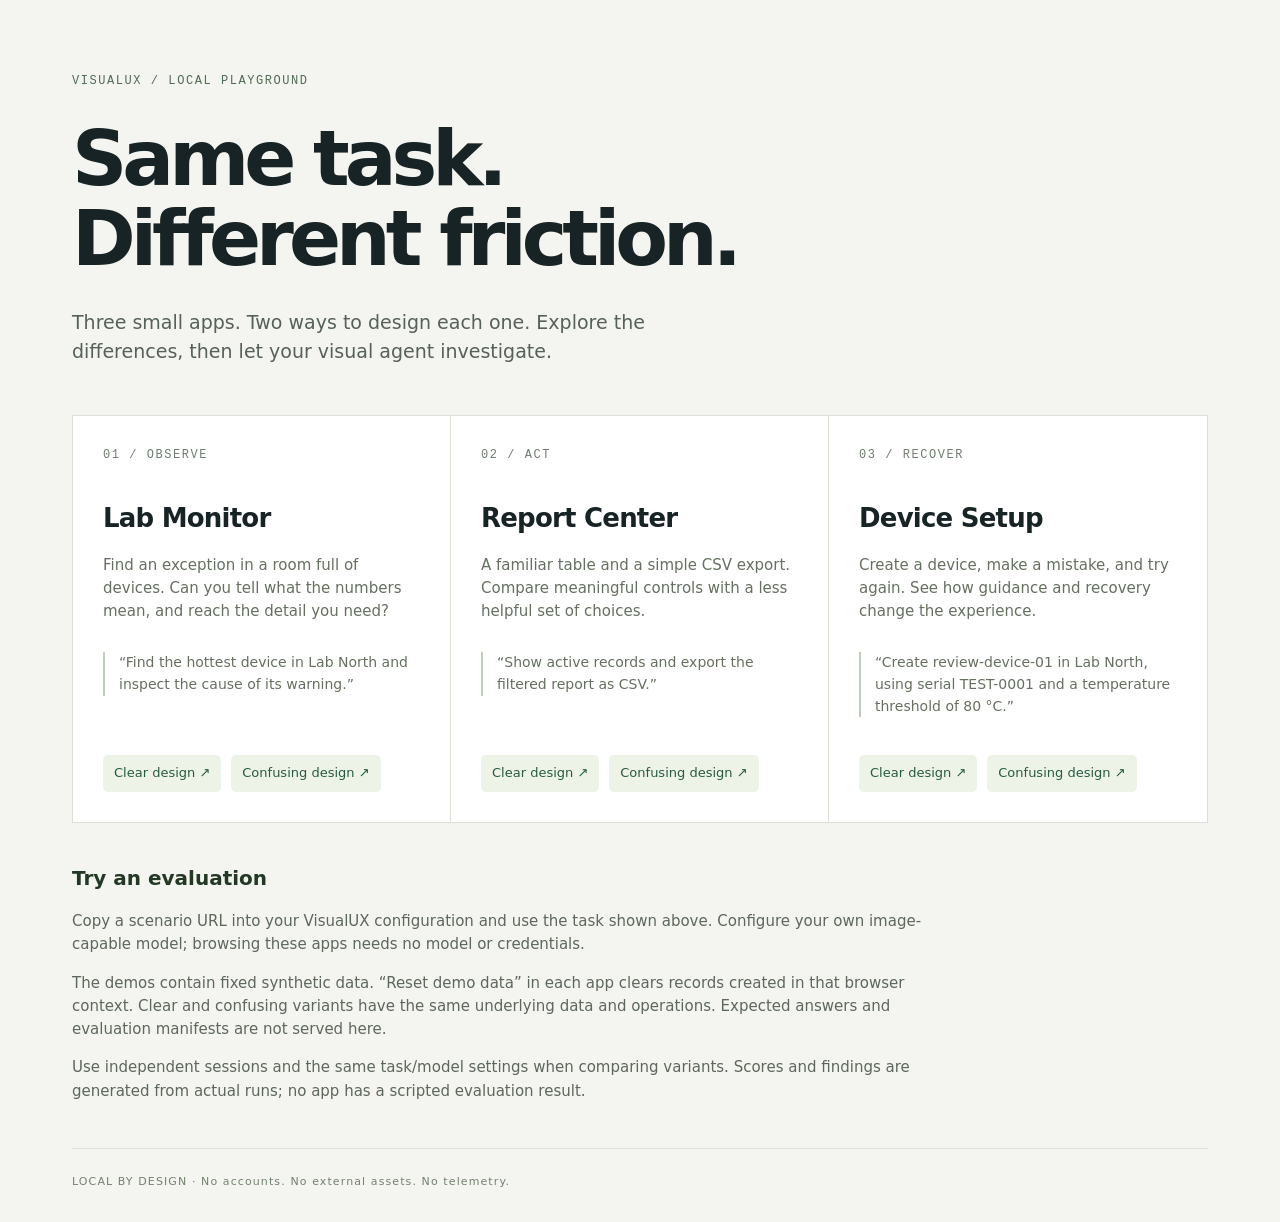
==== src/visualux/demo_apps/index.html @ 987bbf8c "Initial MVP: visual UX review agent with demos and reports" ====
<!doctype html>
<html lang="en"><meta charset="utf-8"><meta name="viewport" content="width=device-width,initial-scale=1"><title>VisualUX — The usability playground</title><link rel="stylesheet" href="style.css">
<body class="gallery"><main><div class="eyebrow">VISUALUX / LOCAL PLAYGROUND</div><h1>Same task.<br>Different friction.</h1><p class="intro">Three small apps. Two ways to design each one. Explore the differences, then let your visual agent investigate.</p><div class="demo-grid">
<article><span class="number">01 / OBSERVE</span><h2>Lab Monitor</h2><p>Find an exception in a room full of devices. Can you tell what the numbers mean, and reach the detail you need?</p><p class="task">“Find the hottest device in Lab North and inspect the cause of its warning.”</p><div class="links"><a href="lab.html?variant=clear">Clear design ↗</a><a href="lab.html?variant=confusing">Confusing design ↗</a></div></article>
<article><span class="number">02 / ACT</span><h2>Report Center</h2><p>A familiar table and a simple CSV export. Compare meaningful controls with a less helpful set of choices.</p><p class="task">“Show active records and export the filtered report as CSV.”</p><div class="links"><a href="reports.html?variant=clear">Clear design ↗</a><a href="reports.html?variant=confusing">Confusing design ↗</a></div></article>
<article><span class="number">03 / RECOVER</span><h2>Device Setup</h2><p>Create a device, make a mistake, and try again. See how guidance and recovery change the experience.</p><p class="task">“Create review-device-01 in Lab North, using serial TEST-0001 and a temperature threshold of 80 °C.”</p><div class="links"><a href="device.html?variant=clear">Clear design ↗</a><a href="device.html?variant=confusing">Confusing design ↗</a></div></article>
</div><section class="notes"><h2>Try an evaluation</h2><p>Copy a scenario URL into your VisualUX configuration and use the task shown above. Configure your own image-capable model; browsing these apps needs no model or credentials.</p><p>The demos contain fixed synthetic data. “Reset demo data” in each app clears records created in that browser context. Clear and confusing variants have the same underlying data and operations. Expected answers and evaluation manifests are not served here.</p><p>Use independent sessions and the same task/model settings when comparing variants. Scores and findings are generated from actual runs; no app has a scripted evaluation result.</p></section><footer>LOCAL BY DESIGN · No accounts. No external assets. No telemetry.</footer></main></body></html>
---- src/visualux/demo_apps/style.css ----
:root{font-family:Inter,ui-sans-serif,system-ui,-apple-system,BlinkMacSystemFont,"Segoe UI",sans-serif;color:#182325;background:#f4f5f0;font-size:15px;line-height:1.55;--accent:#285b43;--line:#dce1d7}*{box-sizing:border-box}body{margin:0}a{color:var(--accent)}button,input{font:inherit}button,a,input{outline-offset:4px}button{cursor:pointer;border:1px solid #c8d4c9;border-radius:7px;background:white;color:#233a2c;padding:10px 16px}button:hover{background:#eaf1e8}button.primary{background:var(--accent);color:white;border-color:var(--accent)}.gallery main{max-width:1200px;margin:auto;padding:72px 32px 32px}.eyebrow,.number{font-family:ui-monospace,monospace;font-size:12px;letter-spacing:.13em}.eyebrow{color:#526b56}.gallery h1{font-size:clamp(48px,6vw,78px);letter-spacing:-.065em;line-height:1.05;font-weight:600;margin:28px 0}.intro{max-width:600px;color:#566159;font-size:19px}.demo-grid{display:grid;grid-template-columns:repeat(3,1fr);border:1px solid var(--line);margin-top:48px;background:#fff}.demo-grid article{padding:30px;border-right:1px solid var(--line);display:flex;flex-direction:column}.demo-grid article:last-child{border:0}.number{color:#6e7d6d}.demo-grid h2{font-size:26px;font-weight:550;letter-spacing:-.03em;margin:34px 0 0}.demo-grid article>p{color:#657060}.task{border-left:2px solid #bdcfb9;padding-left:14px;font-size:14px}.links{display:flex;gap:10px;flex-wrap:wrap;margin-top:auto;padding-top:24px}.links a{padding:8px 11px;background:#edf3e7;border-radius:5px;text-decoration:none;font-size:13px}.notes{margin-top:40px;max-width:850px;color:#5d675c}.notes h2{color:#243826;font-size:20px}footer{border-top:1px solid var(--line);padding-top:24px;margin-top:45px;font-size:11px;letter-spacing:.1em;color:#73816f}.shell{display:grid;grid-template-columns:220px 1fr;min-height:100vh}aside{background:#17372b;color:#d8e7dc;padding:32px 22px}.brand{font-size:20px;font-weight:650;letter-spacing:-.04em;color:white;margin-bottom:50px}.brand span{color:#a3c59c}nav a{display:block;text-decoration:none;padding:12px 14px;color:#c9dbd0;border-radius:6px;margin:5px 0}nav a.active{background:#315441;color:white}.sidebar-note{font-size:11px;letter-spacing:.08em;margin:65px 10px;color:#93b39c}main.workspace{padding:35px 48px;max-width:1500px;width:100%}.topline{display:flex;justify-content:space-between;align-items:center;margin-bottom:36px;color:#70806b;font-size:12px;letter-spacing:.08em}.topline button{font-size:11px;padding:7px 10px}.page-heading{display:flex;justify-content:space-between;align-items:center;margin-bottom:28px;gap:20px}h1{font-size:34px;letter-spacing:-.045em;line-height:1.2;margin:0 0 8px;font-weight:600}.muted{color:#6b7767;margin:0}.badge{display:inline-block;background:#e8eee1;color:#44683c;border-radius:20px;padding:5px 12px;font-size:12px}.stats{display:grid;grid-template-columns:repeat(3,1fr);gap:18px;margin-bottom:28px}.stat{padding:22px;background:white;border:1px solid var(--line);border-radius:9px}.stat strong{display:block;font-size:33px;font-weight:550;letter-spacing:-.04em}.stat span{font-size:12px;color:#6f7e67}.stat.warn{background:#fff5e9}.panel{background:white;border:1px solid var(--line);border-radius:10px;overflow:hidden;margin-bottom:24px}.panel-head{padding:20px 24px;display:flex;align-items:center;justify-content:space-between;border-bottom:1px solid var(--line)}.panel-head h2{font-size:17px;margin:0;font-weight:600}.legend{font-size:12px;color:#77806e}table{width:100%;border-collapse:collapse}th{text-align:left;background:#f7f8f3;padding:13px 22px;font-size:11px;letter-spacing:.07em;text-transform:uppercase;font-weight:550;color:#72806a}td{padding:15px 22px;border-top:1px solid #edf0e8}td:first-child{font-weight:550}.status{font-size:12px;background:#edf4e8;color:#3a6f3b;border-radius:5px;padding:4px 8px;white-space:nowrap}.status.warning{color:#954918;background:#fff0df}.row-action{padding:7px 12px;font-size:12px}.toolbar{display:flex;gap:12px;align-items:center;position:relative}.toolbar button[aria-pressed=true]{background:#e3eddd;border-color:#6e9365}.menu{position:absolute;right:0;top:48px;z-index:3;background:white;padding:8px;border:1px solid #cfd8c9;box-shadow:0 12px 28px #18352220;border-radius:7px;min-width:180px}.menu button{display:block;width:100%;border:0;text-align:left}.detail{padding:24px;background:#fff6e8;border:1px solid #ead4ad;border-radius:9px}.detail h2{margin:0 0 12px;font-size:21px}.notice{padding:16px;background:#e8f3e1;border:1px solid #b3cda5;border-radius:7px;margin:16px 0}.form-layout{display:grid;grid-template-columns:minmax(320px,650px) 260px;gap:28px}.form-body{padding:28px}label{display:block;font-size:13px;font-weight:550;margin-bottom:7px}.field{margin-bottom:22px}input{display:block;width:100%;border:1px solid #bbc8b3;background:#fff;border-radius:6px;padding:11px;color:#20351f}input:focus{border-color:#467540}.hint{font-size:12px;color:#718068;margin:5px 0}.error{color:#a13628;font-size:13px;margin:8px 0}.help-card{background:#e9eee1;padding:24px;border-radius:9px;height:fit-content}.help-card h2{font-size:16px;margin:0 0 12px}.help-card p{font-size:13px;color:#66735e}.empty{padding:26px;color:#798271}.bad{font-family:Arial,sans-serif;background:#e9e9eb;color:#35353a}.bad aside{background:#45454b}.bad nav a.active{background:#62626b}.bad .workspace{padding:28px 34px}.bad .panel{border-radius:1px;border-color:#ccc}.bad .panel-head{padding:12px 16px;background:#e3e3e8}.bad th,.bad td{padding:10px 12px;letter-spacing:0}.bad th{background:#d4d4da;color:#555}.bad .muted{color:#73737e;font-size:12px}.bad .stats{gap:6px}.bad .stat{border-radius:0;background:#dcdce2;padding:12px}.bad .stat strong{font-size:21px}.bad .stat span{color:#62626b}.bad button{border-radius:1px;color:#444;background:#e3e3e8;padding:7px 10px;border-color:#aaa}.bad .tiny{display:inline-block;width:14px;height:14px;min-width:0;padding:0;font-size:8px;line-height:11px;background:#ae3535;color:white;vertical-align:middle}.bad .status{border-radius:0;background:#dadbe1;color:#555}.bad .warning{background:#dadbe1;color:#555}.bad .form-layout{display:block;max-width:620px}.bad .field{margin-bottom:11px}.bad input{border-radius:0;padding:7px}.bad .error{background:#e4d7d7;padding:10px}.bad .page-heading{margin-bottom:15px}.bad .form-body{padding:18px}[hidden]{display:none!important}@media(max-width:850px){.demo-grid{grid-template-columns:1fr}.demo-grid article{border-right:0;border-bottom:1px solid var(--line)}.shell{grid-template-columns:155px 1fr}.workspace,main.workspace{padding:25px}.form-layout{grid-template-columns:1fr}.stats{gap:8px}.stat{padding:12px}td,th{padding:10px}.gallery main{padding:40px 22px}}
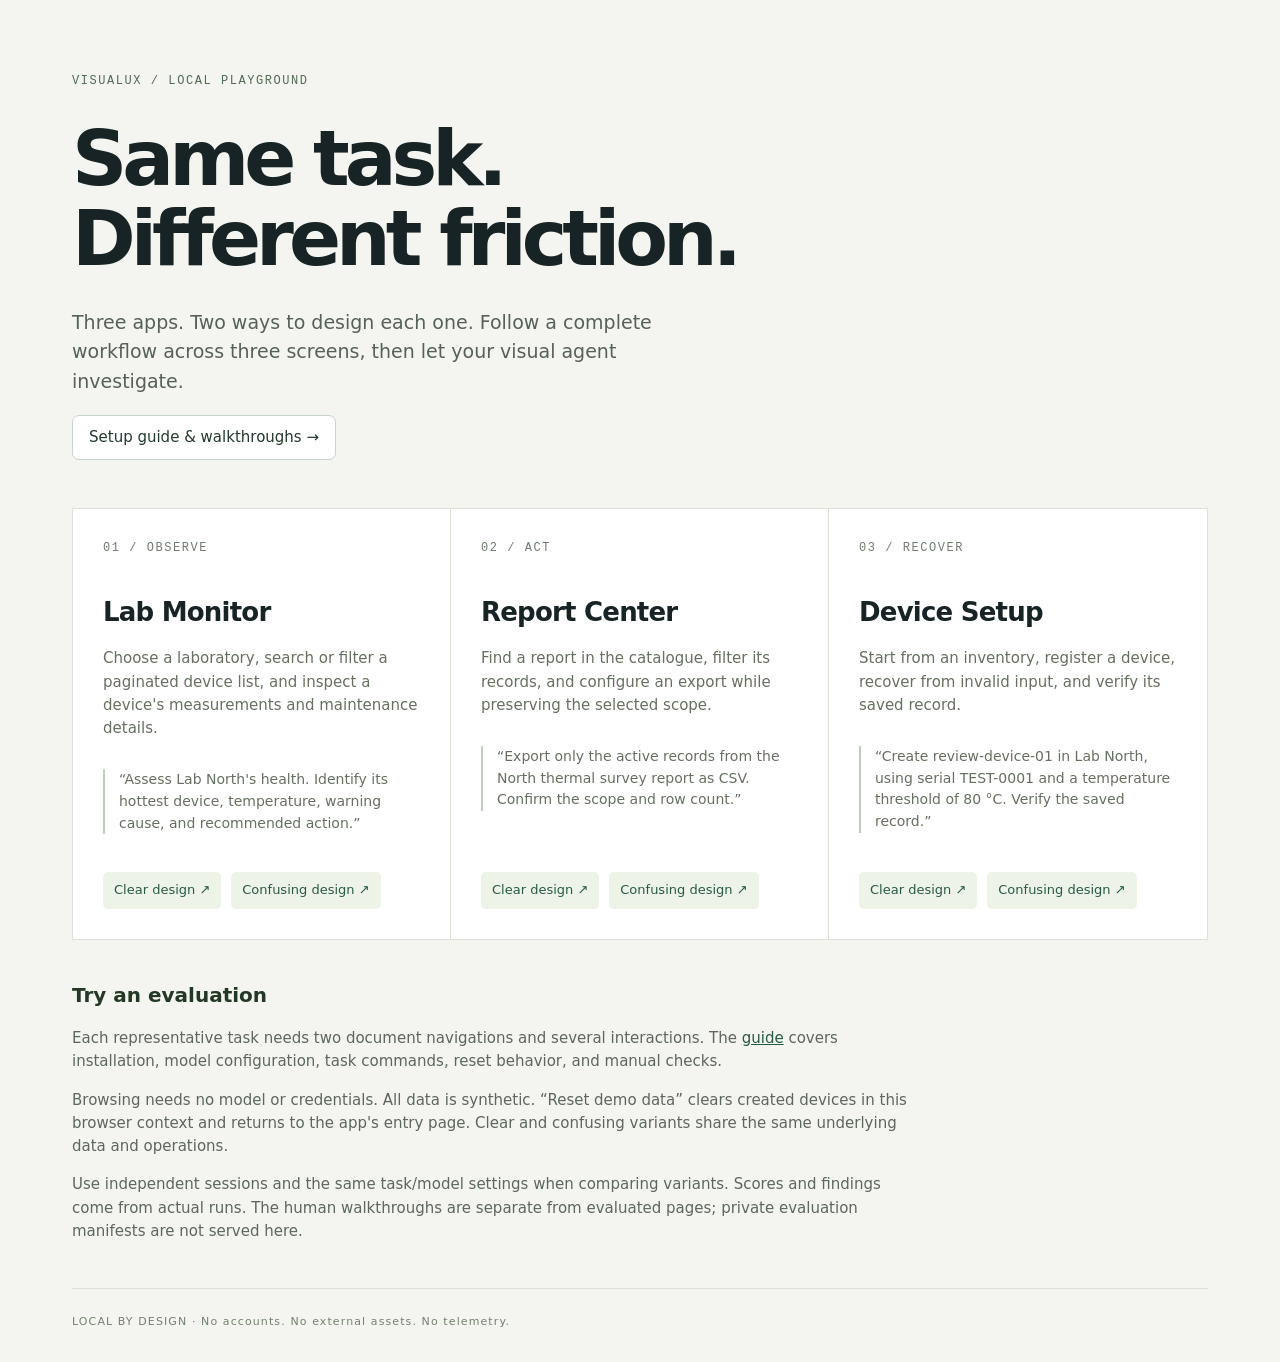
==== commit c039faac: "improved demo apps" ====
--- a/src/visualux/demo_apps/index.html
+++ b/src/visualux/demo_apps/index.html
@@ -1,7 +1,44 @@
 <!doctype html>
-<html lang="en"><meta charset="utf-8"><meta name="viewport" content="width=device-width,initial-scale=1"><title>VisualUX — The usability playground</title><link rel="stylesheet" href="style.css">
-<body class="gallery"><main><div class="eyebrow">VISUALUX / LOCAL PLAYGROUND</div><h1>Same task.<br>Different friction.</h1><p class="intro">Three small apps. Two ways to design each one. Explore the differences, then let your visual agent investigate.</p><div class="demo-grid">
-<article><span class="number">01 / OBSERVE</span><h2>Lab Monitor</h2><p>Find an exception in a room full of devices. Can you tell what the numbers mean, and reach the detail you need?</p><p class="task">“Find the hottest device in Lab North and inspect the cause of its warning.”</p><div class="links"><a href="lab.html?variant=clear">Clear design ↗</a><a href="lab.html?variant=confusing">Confusing design ↗</a></div></article>
-<article><span class="number">02 / ACT</span><h2>Report Center</h2><p>A familiar table and a simple CSV export. Compare meaningful controls with a less helpful set of choices.</p><p class="task">“Show active records and export the filtered report as CSV.”</p><div class="links"><a href="reports.html?variant=clear">Clear design ↗</a><a href="reports.html?variant=confusing">Confusing design ↗</a></div></article>
-<article><span class="number">03 / RECOVER</span><h2>Device Setup</h2><p>Create a device, make a mistake, and try again. See how guidance and recovery change the experience.</p><p class="task">“Create review-device-01 in Lab North, using serial TEST-0001 and a temperature threshold of 80 °C.”</p><div class="links"><a href="device.html?variant=clear">Clear design ↗</a><a href="device.html?variant=confusing">Confusing design ↗</a></div></article>
-</div><section class="notes"><h2>Try an evaluation</h2><p>Copy a scenario URL into your VisualUX configuration and use the task shown above. Configure your own image-capable model; browsing these apps needs no model or credentials.</p><p>The demos contain fixed synthetic data. “Reset demo data” in each app clears records created in that browser context. Clear and confusing variants have the same underlying data and operations. Expected answers and evaluation manifests are not served here.</p><p>Use independent sessions and the same task/model settings when comparing variants. Scores and findings are generated from actual runs; no app has a scripted evaluation result.</p></section><footer>LOCAL BY DESIGN · No accounts. No external assets. No telemetry.</footer></main></body></html>
+<html lang="en">
+<head>
+  <meta charset="utf-8">
+  <meta name="viewport" content="width=device-width,initial-scale=1">
+  <title>VisualUX — The usability playground</title>
+  <link rel="stylesheet" href="style.css">
+</head>
+<body class="gallery">
+<main>
+  <div class="eyebrow">VISUALUX / LOCAL PLAYGROUND</div>
+  <h1>Same task.<br>Different friction.</h1>
+  <p class="intro">Three apps. Two ways to design each one. Follow a complete workflow across three screens, then let your visual agent investigate.</p>
+  <p><a class="button" href="guide.html">Setup guide &amp; walkthroughs →</a></p>
+  <div class="demo-grid">
+    <article>
+      <span class="number">01 / OBSERVE</span><h2>Lab Monitor</h2>
+      <p>Choose a laboratory, search or filter a paginated device list, and inspect a device's measurements and maintenance details.</p>
+      <p class="task">“Assess Lab North's health. Identify its hottest device, temperature, warning cause, and recommended action.”</p>
+      <div class="links"><a href="lab.html?variant=clear">Clear design ↗</a><a href="lab.html?variant=confusing">Confusing design ↗</a></div>
+    </article>
+    <article>
+      <span class="number">02 / ACT</span><h2>Report Center</h2>
+      <p>Find a report in the catalogue, filter its records, and configure an export while preserving the selected scope.</p>
+      <p class="task">“Export only the active records from the North thermal survey report as CSV. Confirm the scope and row count.”</p>
+      <div class="links"><a href="reports.html?variant=clear">Clear design ↗</a><a href="reports.html?variant=confusing">Confusing design ↗</a></div>
+    </article>
+    <article>
+      <span class="number">03 / RECOVER</span><h2>Device Setup</h2>
+      <p>Start from an inventory, register a device, recover from invalid input, and verify its saved record.</p>
+      <p class="task">“Create review-device-01 in Lab North, using serial TEST-0001 and a temperature threshold of 80 °C. Verify the saved record.”</p>
+      <div class="links"><a href="device.html?variant=clear">Clear design ↗</a><a href="device.html?variant=confusing">Confusing design ↗</a></div>
+    </article>
+  </div>
+  <section class="notes">
+    <h2>Try an evaluation</h2>
+    <p>Each representative task needs two document navigations and several interactions. The <a href="guide.html">guide</a> covers installation, model configuration, task commands, reset behavior, and manual checks.</p>
+    <p>Browsing needs no model or credentials. All data is synthetic. “Reset demo data” clears created devices in this browser context and returns to the app's entry page. Clear and confusing variants share the same underlying data and operations.</p>
+    <p>Use independent sessions and the same task/model settings when comparing variants. Scores and findings come from actual runs. The human walkthroughs are separate from evaluated pages; private evaluation manifests are not served here.</p>
+  </section>
+  <footer>LOCAL BY DESIGN · No accounts. No external assets. No telemetry.</footer>
+</main>
+</body>
+</html>
--- a/src/visualux/demo_apps/style.css
+++ b/src/visualux/demo_apps/style.css
@@ -1 +1,148 @@
-:root{font-family:Inter,ui-sans-serif,system-ui,-apple-system,BlinkMacSystemFont,"Segoe UI",sans-serif;color:#182325;background:#f4f5f0;font-size:15px;line-height:1.55;--accent:#285b43;--line:#dce1d7}*{box-sizing:border-box}body{margin:0}a{color:var(--accent)}button,input{font:inherit}button,a,input{outline-offset:4px}button{cursor:pointer;border:1px solid #c8d4c9;border-radius:7px;background:white;color:#233a2c;padding:10px 16px}button:hover{background:#eaf1e8}button.primary{background:var(--accent);color:white;border-color:var(--accent)}.gallery main{max-width:1200px;margin:auto;padding:72px 32px 32px}.eyebrow,.number{font-family:ui-monospace,monospace;font-size:12px;letter-spacing:.13em}.eyebrow{color:#526b56}.gallery h1{font-size:clamp(48px,6vw,78px);letter-spacing:-.065em;line-height:1.05;font-weight:600;margin:28px 0}.intro{max-width:600px;color:#566159;font-size:19px}.demo-grid{display:grid;grid-template-columns:repeat(3,1fr);border:1px solid var(--line);margin-top:48px;background:#fff}.demo-grid article{padding:30px;border-right:1px solid var(--line);display:flex;flex-direction:column}.demo-grid article:last-child{border:0}.number{color:#6e7d6d}.demo-grid h2{font-size:26px;font-weight:550;letter-spacing:-.03em;margin:34px 0 0}.demo-grid article>p{color:#657060}.task{border-left:2px solid #bdcfb9;padding-left:14px;font-size:14px}.links{display:flex;gap:10px;flex-wrap:wrap;margin-top:auto;padding-top:24px}.links a{padding:8px 11px;background:#edf3e7;border-radius:5px;text-decoration:none;font-size:13px}.notes{margin-top:40px;max-width:850px;color:#5d675c}.notes h2{color:#243826;font-size:20px}footer{border-top:1px solid var(--line);padding-top:24px;margin-top:45px;font-size:11px;letter-spacing:.1em;color:#73816f}.shell{display:grid;grid-template-columns:220px 1fr;min-height:100vh}aside{background:#17372b;color:#d8e7dc;padding:32px 22px}.brand{font-size:20px;font-weight:650;letter-spacing:-.04em;color:white;margin-bottom:50px}.brand span{color:#a3c59c}nav a{display:block;text-decoration:none;padding:12px 14px;color:#c9dbd0;border-radius:6px;margin:5px 0}nav a.active{background:#315441;color:white}.sidebar-note{font-size:11px;letter-spacing:.08em;margin:65px 10px;color:#93b39c}main.workspace{padding:35px 48px;max-width:1500px;width:100%}.topline{display:flex;justify-content:space-between;align-items:center;margin-bottom:36px;color:#70806b;font-size:12px;letter-spacing:.08em}.topline button{font-size:11px;padding:7px 10px}.page-heading{display:flex;justify-content:space-between;align-items:center;margin-bottom:28px;gap:20px}h1{font-size:34px;letter-spacing:-.045em;line-height:1.2;margin:0 0 8px;font-weight:600}.muted{color:#6b7767;margin:0}.badge{display:inline-block;background:#e8eee1;color:#44683c;border-radius:20px;padding:5px 12px;font-size:12px}.stats{display:grid;grid-template-columns:repeat(3,1fr);gap:18px;margin-bottom:28px}.stat{padding:22px;background:white;border:1px solid var(--line);border-radius:9px}.stat strong{display:block;font-size:33px;font-weight:550;letter-spacing:-.04em}.stat span{font-size:12px;color:#6f7e67}.stat.warn{background:#fff5e9}.panel{background:white;border:1px solid var(--line);border-radius:10px;overflow:hidden;margin-bottom:24px}.panel-head{padding:20px 24px;display:flex;align-items:center;justify-content:space-between;border-bottom:1px solid var(--line)}.panel-head h2{font-size:17px;margin:0;font-weight:600}.legend{font-size:12px;color:#77806e}table{width:100%;border-collapse:collapse}th{text-align:left;background:#f7f8f3;padding:13px 22px;font-size:11px;letter-spacing:.07em;text-transform:uppercase;font-weight:550;color:#72806a}td{padding:15px 22px;border-top:1px solid #edf0e8}td:first-child{font-weight:550}.status{font-size:12px;background:#edf4e8;color:#3a6f3b;border-radius:5px;padding:4px 8px;white-space:nowrap}.status.warning{color:#954918;background:#fff0df}.row-action{padding:7px 12px;font-size:12px}.toolbar{display:flex;gap:12px;align-items:center;position:relative}.toolbar button[aria-pressed=true]{background:#e3eddd;border-color:#6e9365}.menu{position:absolute;right:0;top:48px;z-index:3;background:white;padding:8px;border:1px solid #cfd8c9;box-shadow:0 12px 28px #18352220;border-radius:7px;min-width:180px}.menu button{display:block;width:100%;border:0;text-align:left}.detail{padding:24px;background:#fff6e8;border:1px solid #ead4ad;border-radius:9px}.detail h2{margin:0 0 12px;font-size:21px}.notice{padding:16px;background:#e8f3e1;border:1px solid #b3cda5;border-radius:7px;margin:16px 0}.form-layout{display:grid;grid-template-columns:minmax(320px,650px) 260px;gap:28px}.form-body{padding:28px}label{display:block;font-size:13px;font-weight:550;margin-bottom:7px}.field{margin-bottom:22px}input{display:block;width:100%;border:1px solid #bbc8b3;background:#fff;border-radius:6px;padding:11px;color:#20351f}input:focus{border-color:#467540}.hint{font-size:12px;color:#718068;margin:5px 0}.error{color:#a13628;font-size:13px;margin:8px 0}.help-card{background:#e9eee1;padding:24px;border-radius:9px;height:fit-content}.help-card h2{font-size:16px;margin:0 0 12px}.help-card p{font-size:13px;color:#66735e}.empty{padding:26px;color:#798271}.bad{font-family:Arial,sans-serif;background:#e9e9eb;color:#35353a}.bad aside{background:#45454b}.bad nav a.active{background:#62626b}.bad .workspace{padding:28px 34px}.bad .panel{border-radius:1px;border-color:#ccc}.bad .panel-head{padding:12px 16px;background:#e3e3e8}.bad th,.bad td{padding:10px 12px;letter-spacing:0}.bad th{background:#d4d4da;color:#555}.bad .muted{color:#73737e;font-size:12px}.bad .stats{gap:6px}.bad .stat{border-radius:0;background:#dcdce2;padding:12px}.bad .stat strong{font-size:21px}.bad .stat span{color:#62626b}.bad button{border-radius:1px;color:#444;background:#e3e3e8;padding:7px 10px;border-color:#aaa}.bad .tiny{display:inline-block;width:14px;height:14px;min-width:0;padding:0;font-size:8px;line-height:11px;background:#ae3535;color:white;vertical-align:middle}.bad .status{border-radius:0;background:#dadbe1;color:#555}.bad .warning{background:#dadbe1;color:#555}.bad .form-layout{display:block;max-width:620px}.bad .field{margin-bottom:11px}.bad input{border-radius:0;padding:7px}.bad .error{background:#e4d7d7;padding:10px}.bad .page-heading{margin-bottom:15px}.bad .form-body{padding:18px}[hidden]{display:none!important}@media(max-width:850px){.demo-grid{grid-template-columns:1fr}.demo-grid article{border-right:0;border-bottom:1px solid var(--line)}.shell{grid-template-columns:155px 1fr}.workspace,main.workspace{padding:25px}.form-layout{grid-template-columns:1fr}.stats{gap:8px}.stat{padding:12px}td,th{padding:10px}.gallery main{padding:40px 22px}}
+:root{font-family:Inter,ui-sans-serif,system-ui,-apple-system,BlinkMacSystemFont,"Segoe UI",sans-serif;color:#182325;background:#f4f5f0;font-size:15px;line-height:1.55;--accent:#285b43;--line:#dce1d7}
+*{box-sizing:border-box}
+body{margin:0}
+a{color:var(--accent)}
+button,input{font:inherit}
+button,a,input{outline-offset:4px}
+button{cursor:pointer;border:1px solid #c8d4c9;border-radius:7px;background:white;color:#233a2c;padding:10px 16px}
+button:hover{background:#eaf1e8}
+button.primary{background:var(--accent);color:white;border-color:var(--accent)}
+.gallery main{max-width:1200px;margin:auto;padding:72px 32px 32px}
+.eyebrow,.number{font-family:ui-monospace,monospace;font-size:12px;letter-spacing:.13em}
+.eyebrow{color:#526b56}
+.gallery h1{font-size:clamp(48px,6vw,78px);letter-spacing:-.065em;line-height:1.05;font-weight:600;margin:28px 0}
+.intro{max-width:600px;color:#566159;font-size:19px}
+.demo-grid{display:grid;grid-template-columns:repeat(3,1fr);border:1px solid var(--line);margin-top:48px;background:#fff}
+.demo-grid article{padding:30px;border-right:1px solid var(--line);display:flex;flex-direction:column}
+.demo-grid article:last-child{border:0}
+.number{color:#6e7d6d}
+.demo-grid h2{font-size:26px;font-weight:550;letter-spacing:-.03em;margin:34px 0 0}
+.demo-grid article>p{color:#657060}
+.task{border-left:2px solid #bdcfb9;padding-left:14px;font-size:14px}
+.links{display:flex;gap:10px;flex-wrap:wrap;margin-top:auto;padding-top:24px}
+.links a{padding:8px 11px;background:#edf3e7;border-radius:5px;text-decoration:none;font-size:13px}
+.notes{margin-top:40px;max-width:850px;color:#5d675c}
+.notes h2{color:#243826;font-size:20px}
+footer{border-top:1px solid var(--line);padding-top:24px;margin-top:45px;font-size:11px;letter-spacing:.1em;color:#73816f}
+.shell{display:grid;grid-template-columns:220px 1fr;min-height:100vh}
+aside{background:#17372b;color:#d8e7dc;padding:32px 22px}
+.brand{font-size:20px;font-weight:650;letter-spacing:-.04em;color:white;margin-bottom:50px}
+.brand span{color:#a3c59c}
+nav a{display:block;text-decoration:none;padding:12px 14px;color:#c9dbd0;border-radius:6px;margin:5px 0}
+nav a.active{background:#315441;color:white}
+.sidebar-note{font-size:11px;letter-spacing:.08em;margin:65px 10px;color:#93b39c}
+main.workspace{padding:35px 48px;max-width:1500px;width:100%}
+.topline{display:flex;justify-content:space-between;align-items:center;margin-bottom:36px;color:#70806b;font-size:12px;letter-spacing:.08em}
+.topline button{font-size:11px;padding:7px 10px}
+.page-heading{display:flex;justify-content:space-between;align-items:center;margin-bottom:28px;gap:20px}
+h1{font-size:34px;letter-spacing:-.045em;line-height:1.2;margin:0 0 8px;font-weight:600}
+.muted{color:#6b7767;margin:0}
+.badge{display:inline-block;background:#e8eee1;color:#44683c;border-radius:20px;padding:5px 12px;font-size:12px}
+.stats{display:grid;grid-template-columns:repeat(3,1fr);gap:18px;margin-bottom:28px}
+.stat{padding:22px;background:white;border:1px solid var(--line);border-radius:9px}
+.stat strong{display:block;font-size:33px;font-weight:550;letter-spacing:-.04em}
+.stat span{font-size:12px;color:#6f7e67}
+.stat.warn{background:#fff5e9}
+.panel{background:white;border:1px solid var(--line);border-radius:10px;overflow:hidden;margin-bottom:24px}
+.panel-head{padding:20px 24px;display:flex;align-items:center;justify-content:space-between;border-bottom:1px solid var(--line)}
+.panel-head h2{font-size:17px;margin:0;font-weight:600}
+.legend{font-size:12px;color:#77806e}
+table{width:100%;border-collapse:collapse}
+th{text-align:left;background:#f7f8f3;padding:13px 22px;font-size:11px;letter-spacing:.07em;text-transform:uppercase;font-weight:550;color:#72806a}
+td{padding:15px 22px;border-top:1px solid #edf0e8}
+td:first-child{font-weight:550}
+.status{font-size:12px;background:#edf4e8;color:#3a6f3b;border-radius:5px;padding:4px 8px;white-space:nowrap}
+.status.warning{color:#954918;background:#fff0df}
+.row-action{padding:7px 12px;font-size:12px}
+.toolbar{display:flex;gap:12px;align-items:center;position:relative}
+.toolbar button[aria-pressed=true]{background:#e3eddd;border-color:#6e9365}
+.menu{position:absolute;right:0;top:48px;z-index:3;background:white;padding:8px;border:1px solid #cfd8c9;box-shadow:0 12px 28px #18352220;border-radius:7px;min-width:180px}
+.menu button{display:block;width:100%;border:0;text-align:left}
+.detail{padding:24px;background:#fff6e8;border:1px solid #ead4ad;border-radius:9px}
+.detail h2{margin:0 0 12px;font-size:21px}
+.notice{padding:16px;background:#e8f3e1;border:1px solid #b3cda5;border-radius:7px;margin:16px 0}
+.form-layout{display:grid;grid-template-columns:minmax(320px,650px) 260px;gap:28px}
+.form-body{padding:28px}
+label{display:block;font-size:13px;font-weight:550;margin-bottom:7px}
+.field{margin-bottom:22px}
+input{display:block;width:100%;border:1px solid #bbc8b3;background:#fff;border-radius:6px;padding:11px;color:#20351f}
+input:focus{border-color:#467540}
+.hint{font-size:12px;color:#718068;margin:5px 0}
+.error{color:#a13628;font-size:13px;margin:8px 0}
+.help-card{background:#e9eee1;padding:24px;border-radius:9px;height:fit-content}
+.help-card h2{font-size:16px;margin:0 0 12px}
+.help-card p{font-size:13px;color:#66735e}
+.empty{padding:26px;color:#798271}
+.bad{font-family:Arial,sans-serif;background:#e9e9eb;color:#35353a}
+.bad aside{background:#45454b}
+.bad nav a.active{background:#62626b}
+.bad .workspace{padding:28px 34px}
+.bad .panel{border-radius:1px;border-color:#ccc}
+.bad .panel-head{padding:12px 16px;background:#e3e3e8}
+.bad th,.bad td{padding:10px 12px;letter-spacing:0}
+.bad th{background:#d4d4da;color:#555}
+.bad .muted{color:#73737e;font-size:12px}
+.bad .stats{gap:6px}
+.bad .stat{border-radius:0;background:#dcdce2;padding:12px}
+.bad .stat strong{font-size:21px}
+.bad .stat span{color:#62626b}
+.bad button{border-radius:1px;color:#444;background:#e3e3e8;padding:7px 10px;border-color:#aaa}
+.bad .tiny{display:inline-block;width:14px;height:14px;min-width:0;padding:0;font-size:8px;line-height:11px;background:#ae3535;color:white;vertical-align:middle}
+.bad .status{border-radius:0;background:#dadbe1;color:#555}
+.bad .warning{background:#dadbe1;color:#555}
+.bad .form-layout{display:block;max-width:620px}
+.bad .field{margin-bottom:11px}
+.bad input{border-radius:0;padding:7px}
+.bad .error{background:#e4d7d7;padding:10px}
+.bad .page-heading{margin-bottom:15px}
+.bad .form-body{padding:18px}
+[hidden]{display:none!important}
+@media(max-width:850px){.demo-grid{grid-template-columns:1fr}
+.demo-grid article{border-right:0;border-bottom:1px solid var(--line)}
+.shell{grid-template-columns:155px 1fr}
+.workspace,main.workspace{padding:25px}
+.form-layout{grid-template-columns:1fr}
+.stats{gap:8px}
+.stat{padding:12px}
+td,th{padding:10px}
+.gallery main{padding:40px 22px}
+}
+
+
+a.button { display: inline-block; border: 1px solid #c8d4c9; border-radius: 7px; background: white; color: #233a2c; padding: 10px 16px; text-decoration: none; }
+a.button:hover { background: #eaf1e8; }
+a.button.primary { background: var(--accent); color: white; border-color: var(--accent); }
+a.row-action { padding: 7px 12px; font-size: 12px; }
+button:disabled { cursor: default; opacity: .45; }
+.location-grid { display: grid; grid-template-columns: repeat(3, minmax(0, 1fr)); gap: 18px; }
+.location-card { padding: 24px; }
+.location-card h2 { margin: 22px 0 8px; font-size: 24px; }
+.location-card p { color: #687563; margin-bottom: 24px; }
+.breadcrumbs { font-size: 13px; margin: 0 0 22px; color: #687563; }
+.breadcrumbs span { padding: 0 7px; }
+.filters { display: flex; gap: 14px; align-items: end; padding: 18px 24px; }
+.search-field { flex: 1; max-width: 340px; }
+.search-field label { margin-bottom: 5px; }
+.filters button[aria-pressed=true] { background: #e3eddd; border-color: #6e9365; }
+.pagination { display: flex; gap: 12px; align-items: center; padding: 18px 24px; border-top: 1px solid var(--line); }
+.pagination span { margin-right: auto; font-size: 13px; }
+fieldset { border: 1px solid var(--line); border-radius: 6px; margin: 0 0 22px; padding: 16px; }
+legend { font-size: 13px; padding: 0 7px; }
+.choice { display: flex; gap: 10px; align-items: center; margin-bottom: 18px; }
+.choice input { display: inline-block; width: auto; margin: 0; }
+.record-details { display: grid; grid-template-columns: 220px 1fr; gap: 18px; padding: 24px; margin: 0; }
+.record-details dt { color: #687563; font-size: 13px; }
+.record-details dd { margin: 0; overflow-wrap: anywhere; }
+.bad a.button { border-radius: 1px; background: #e3e3e8; color: #444; border-color: #aaa; padding: 7px 10px; }
+.bad a.tiny { width: 14px; height: 14px; padding: 0; font-size: 8px; line-height: 11px; background: #ae3535; color: white; }
+.guide main { max-width: 900px; padding-top: 45px; }
+.guide h1 { font-size: 50px; }
+.guide h2 { margin-top: 36px; letter-spacing: -.025em; }
+.guide h3 { margin-bottom: 10px; }
+.guide pre { background: #17372b; color: #e9f2e8; padding: 18px; border-radius: 8px; overflow-x: auto; font-size: 13px; }
+.guide code { font-family: ui-monospace, monospace; font-size: .9em; }
+.guide details { border: 1px solid var(--line); border-radius: 7px; padding: 18px; margin: 14px 0; background: white; }
+.guide summary { cursor: pointer; font-weight: 600; }
+@media (max-width: 1000px) { .location-grid { grid-template-columns: 1fr; } .location-card { margin-bottom: 0; } }
+@media (max-width: 1100px) { .form-layout { grid-template-columns: minmax(0, 1fr); } }
+@media (max-width: 850px) { .filters { flex-wrap: wrap; } .search-field { flex-basis: 100%; } .record-details { grid-template-columns: 1fr; gap: 8px; } .record-details dd { margin-bottom: 14px; } }
